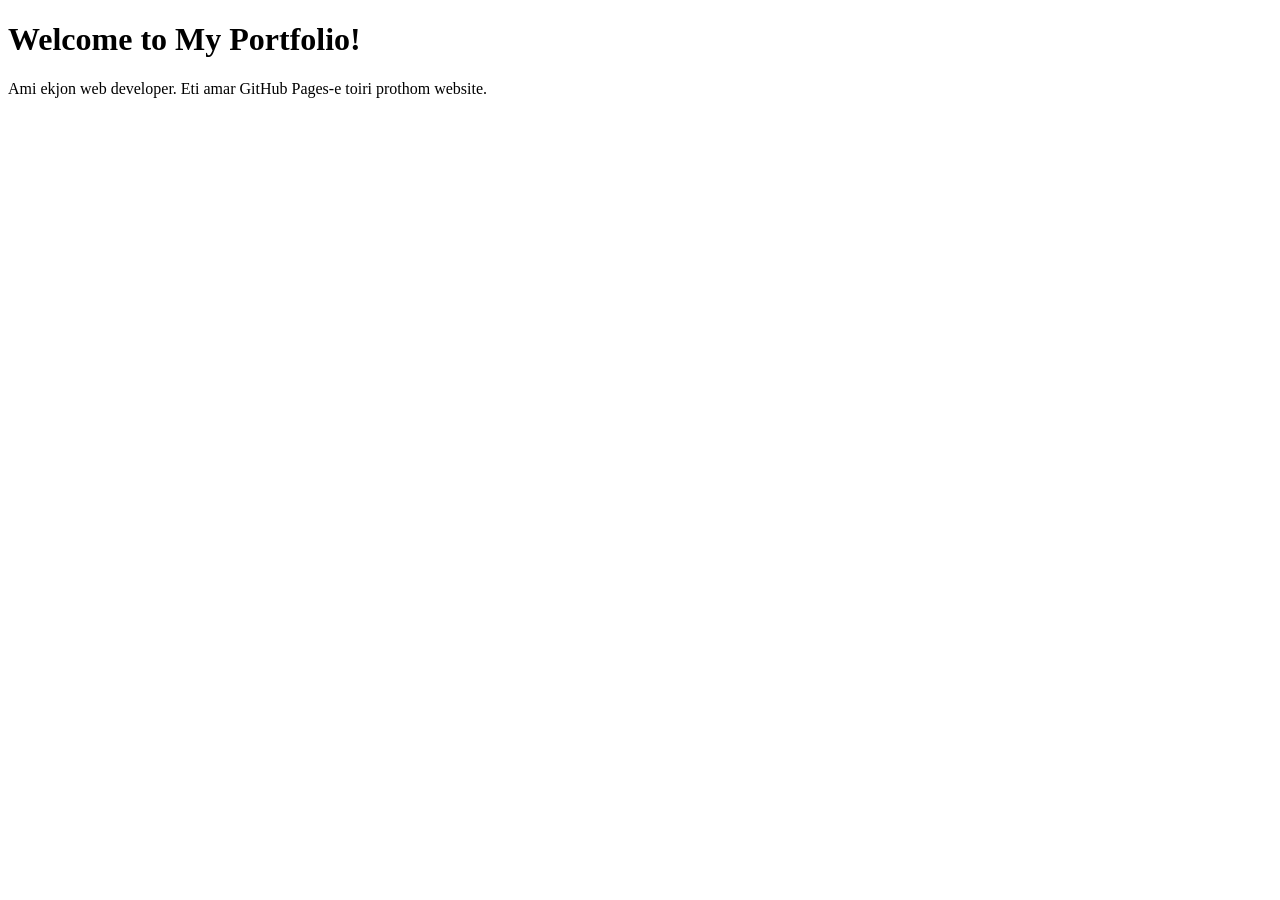
==== index.html @ cd44f81f "Rename Index.html to index.html" ====
<!DOCTYPE html>
<html>
<head>
    <title>My Portfolio</title>
</head>
<body>
    <h1>Welcome to My Portfolio!</h1>
    <p>Ami ekjon web developer. Eti amar GitHub Pages-e toiri prothom website.</p>
</body>
</html>
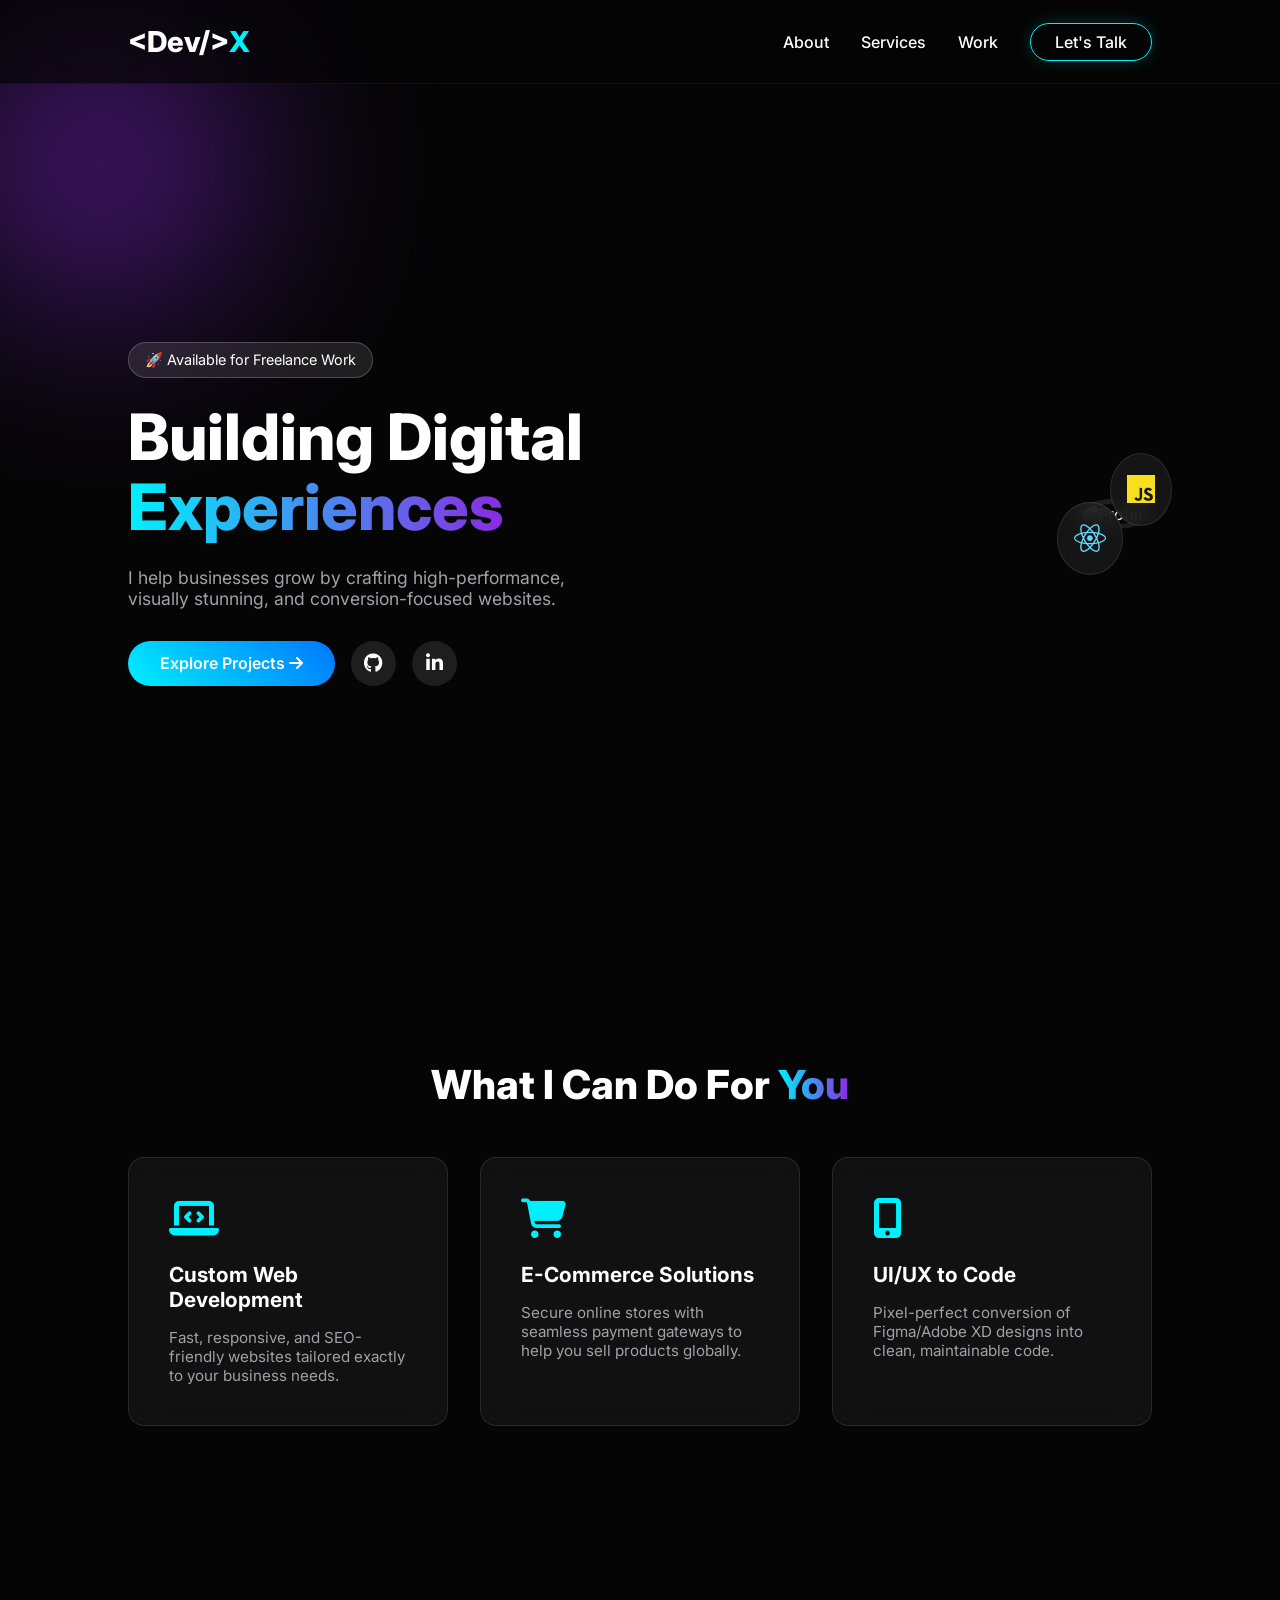
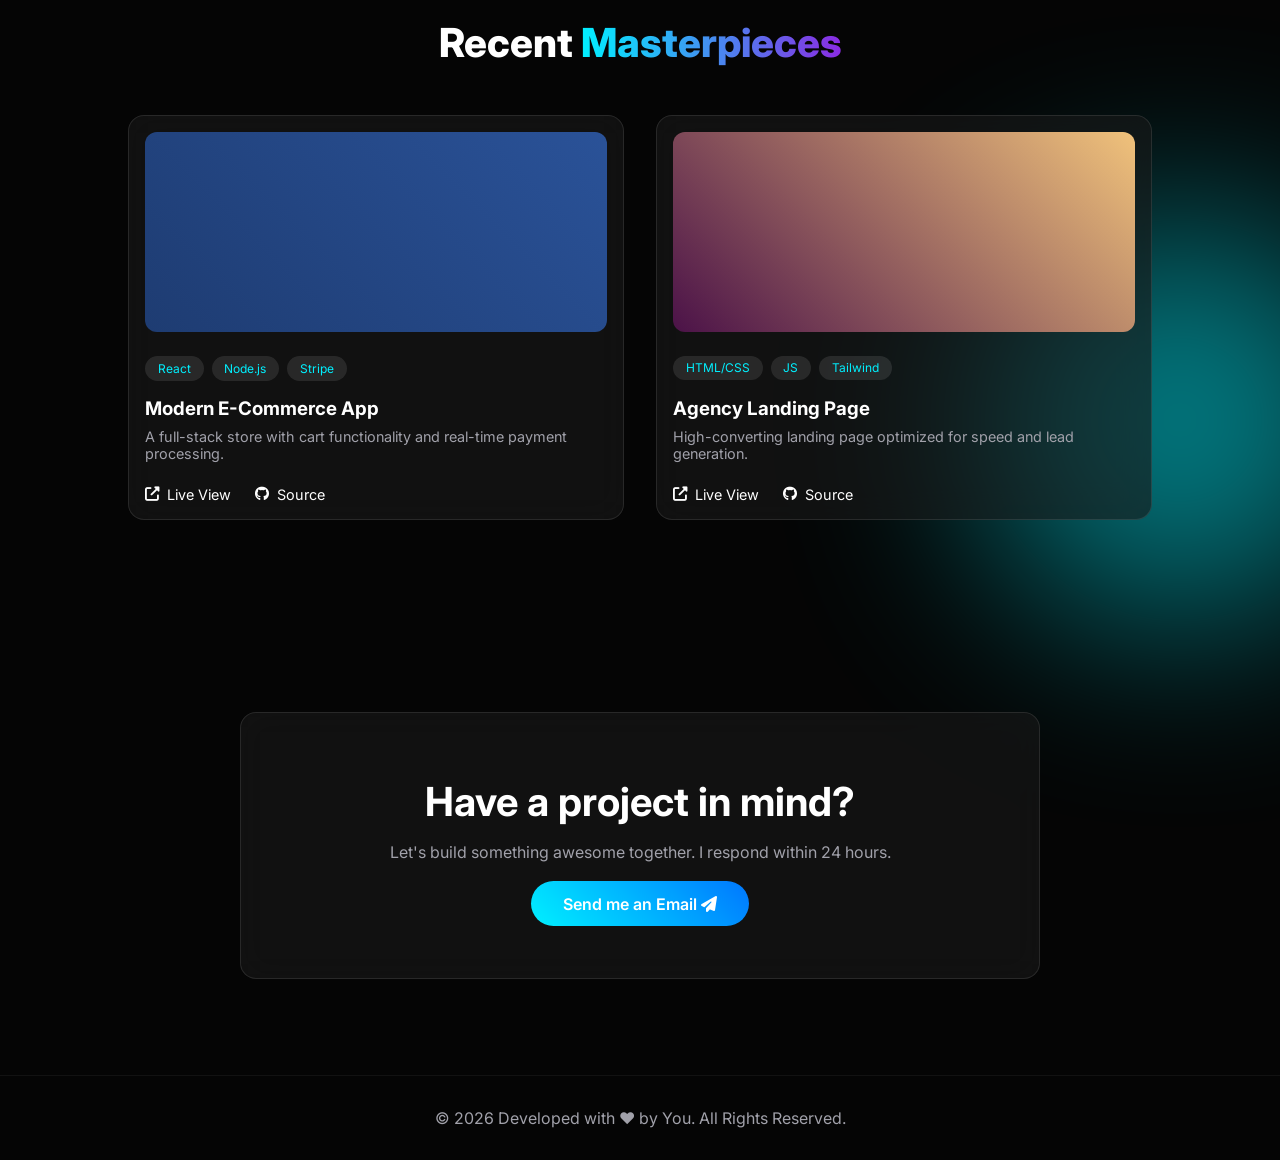
==== commit 9b94b92f: "Readme My Portfolio" ====
--- a/index.html
+++ b/index.html
@@ -1,10 +1,128 @@
-<!DOCTYPE html>
-<html>
-<head>
-    <title>My Portfolio</title>
-</head>
-<body>
-    <h1>Welcome to My Portfolio!</h1>
-    <p>Ami ekjon web developer. Eti amar GitHub Pages-e toiri prothom website.</p>
-</body>
-</html>
+<!DOCTYPE html>
+<html lang="en">
+<head>
+    <meta charset="UTF-8">
+    <meta name="viewport" content="width=device-width, initial-scale=1.0">
+    <title>Raghib Abedin | Web Developer</title>
+    <link rel="stylesheet" href="style.css">
+    <!-- FontAwesome & Google Fonts -->
+    <link rel="stylesheet" href="https://cdnjs.cloudflare.com/ajax/libs/font-awesome/6.4.0/css/all.min.css">
+    <link href="https://fonts.googleapis.com/css2?family=Inter:wght@300;400;600;800&display=swap" rel="stylesheet">
+    <link rel="shortcut icon" href="images/slack.png" type="image/x-icon">
+</head>
+<body>
+
+    <!-- Background Glowing Orbs -->
+    <div class="orb orb-1"></div>
+    <div class="orb orb-2"></div>
+
+    <!-- Glassmorphism Navbar -->
+    <header class="glass-nav">
+        <nav class="navbar">
+            <h1 class="logo">&lt;Dev/&gt;<span>X</span></h1>
+            <ul class="nav-links">
+                <li><a href="#about">About</a></li>
+                <li><a href="#services">Services</a></li>
+                <li><a href="#projects">Work</a></li>
+                <li><a href="#contact" class="btn-glow">Let's Talk</a></li>
+            </ul>
+        </nav>
+    </header>
+
+    <!-- Modern Hero Section -->
+    <section id="about" class="hero">
+        <div class="hero-content">
+            <div class="badge">🚀 Available for Freelance Work</div>
+            <h2 class="title-main">Building Digital <br> <span class="text-gradient">Experiences</span></h2>
+            <p class="subtitle">I help businesses grow by crafting high-performance, visually stunning, and conversion-focused websites.</p>
+            <div class="hero-buttons">
+                <a href="#projects" class="btn-primary">Explore Projects <i class="fas fa-arrow-right"></i></a>
+                <a href="https://github.com/" target="_blank" class="btn-icon"><i class="fab fa-github"></i></a>
+                <a href="https://linkedin.com/" target="_blank" class="btn-icon"><i class="fab fa-linkedin-in"></i></a>
+            </div>
+        </div>
+        <div class="hero-image">
+            <!-- Realistic placeholder for your professional photo -->
+            <div class="profile-card">
+                <img src="images/picture.jpg" alt="Profile">
+                <div class="floating-badge react"><i class="fab fa-react"></i></div>
+                <div class="floating-badge js"><i class="fab fa-js"></i></div>
+            </div>
+        </div>
+    </section>
+
+    <!-- Services Section (Crucial for Clients) -->
+    <section id="services" class="services">
+        <h2 class="section-title">What I Can Do For <span class="text-gradient">You</span></h2>
+        <div class="grid-container">
+            <div class="glass-card service-card">
+                <i class="fas fa-laptop-code"></i>
+                <h3>Custom Web Development</h3>
+                <p>Fast, responsive, and SEO-friendly websites tailored exactly to your business needs.</p>
+            </div>
+            <div class="glass-card service-card">
+                <i class="fas fa-shopping-cart"></i>
+                <h3>E-Commerce Solutions</h3>
+                <p>Secure online stores with seamless payment gateways to help you sell products globally.</p>
+            </div>
+            <div class="glass-card service-card">
+                <i class="fas fa-mobile-alt"></i>
+                <h3>UI/UX to Code</h3>
+                <p>Pixel-perfect conversion of Figma/Adobe XD designs into clean, maintainable code.</p>
+            </div>
+        </div>
+    </section>
+
+    <!-- Advanced Projects Section -->
+    <section id="projects" class="projects">
+        <h2 class="section-title">Recent <span class="text-gradient">Masterpieces</span></h2>
+        <div class="grid-container">
+            <!-- Project 1 -->
+            <div class="glass-card project-card">
+                <div class="project-img bg-gradient-1"></div>
+                <div class="project-content">
+                    <div class="tech-tags">
+                        <span>React</span><span>Node.js</span><span>Stripe</span>
+                    </div>
+                    <h3>Modern E-Commerce App</h3>
+                    <p>A full-stack store with cart functionality and real-time payment processing.</p>
+                    <div class="project-links">
+                        <a href="#"><i class="fas fa-external-link-alt"></i> Live View</a>
+                        <a href="#"><i class="fab fa-github"></i> Source</a>
+                    </div>
+                </div>
+            </div>
+            <!-- Project 2 -->
+            <div class="glass-card project-card">
+                <div class="project-img bg-gradient-2"></div>
+                <div class="project-content">
+                    <div class="tech-tags">
+                        <span>HTML/CSS</span><span>JS</span><span>Tailwind</span>
+                    </div>
+                    <h3>Agency Landing Page</h3>
+                    <p>High-converting landing page optimized for speed and lead generation.</p>
+                    <div class="project-links">
+                        <a href="#"><i class="fas fa-external-link-alt"></i> Live View</a>
+                        <a href="#"><i class="fab fa-github"></i> Source</a>
+                    </div>
+                </div>
+            </div>
+        </div>
+    </section>
+
+    <!-- Call to Action / Contact -->
+    <section id="contact" class="contact">
+        <div class="glass-card contact-box">
+            <h2>Have a project in mind?</h2>
+            <p>Let's build something awesome together. I respond within 24 hours.</p>
+            <a href="mailto:hello@example.com" class="btn-primary pulse">Send me an Email <i class="fas fa-paper-plane"></i></a>
+        </div>
+    </section>
+
+    <!-- Footer -->
+    <footer>
+        <p>&copy; 2026 Developed with ❤️ by You. All Rights Reserved.</p>
+    </footer>
+
+</body>
+</html>
--- a/style.css
+++ b/style.css
@@ -0,0 +1,295 @@
+/* Modern Reset & Variables */
+:root {
+    --bg-dark: #050505;
+    --card-bg: rgba(25, 25, 25, 0.6);
+    --text-main: #ffffff;
+    --text-muted: #a1a1aa;
+    --accent-1: #00f0ff;
+    --accent-2: #8a2be2;
+}
+
+* {
+    margin: 0;
+    padding: 0;
+    box-sizing: border-box;
+    font-family: 'Inter', sans-serif;
+    scroll-behavior: smooth;
+}
+
+body {
+    background-color: var(--bg-dark);
+    color: var(--text-main);
+    overflow-x: hidden;
+    position: relative;
+}
+
+/* Background Glowing Orbs */
+.orb {
+    position: absolute;
+    border-radius: 50%;
+    filter: blur(100px);
+    z-index: -1;
+    opacity: 0.5;
+}
+.orb-1 {
+    width: 300px;
+    height: 300px;
+    background: var(--accent-2);
+    top: -50px;
+    left: -50px;
+}
+.orb-2 {
+    width: 400px;
+    height: 400px;
+    background: var(--accent-1);
+    bottom: 20%;
+    right: -100px;
+}
+
+/* Glassmorphism Classes */
+.glass-nav {
+    position: fixed;
+    top: 0;
+    width: 100%;
+    background: rgba(5, 5, 5, 0.7);
+    backdrop-filter: blur(12px);
+    border-bottom: 1px solid rgba(255, 255, 255, 0.05);
+    z-index: 1000;
+}
+
+.glass-card {
+    background: var(--card-bg);
+    backdrop-filter: blur(16px);
+    border: 1px solid rgba(255, 255, 255, 0.1);
+    border-radius: 16px;
+    transition: transform 0.3s, border 0.3s;
+}
+.glass-card:hover {
+    border: 1px solid var(--accent-1);
+    transform: translateY(-5px);
+}
+
+/* Typography Enhancements */
+.text-gradient {
+    background: linear-gradient(to right, var(--accent-1), var(--accent-2));
+    -webkit-background-clip: text;
+    background-clip: text;
+    -webkit-text-fill-color: transparent;
+}
+.section-title {
+    font-size: 2.5rem;
+    text-align: center;
+    margin-bottom: 3rem;
+    font-weight: 800;
+}
+
+/* Navigation */
+.navbar {
+    display: flex;
+    justify-content: space-between;
+    align-items: center;
+    padding: 1.5rem 10%;
+}
+.logo {
+    font-size: 1.8rem;
+    font-weight: 800;
+}
+.logo span { color: var(--accent-1); }
+.nav-links {
+    display: flex;
+    gap: 2rem;
+    list-style: none;
+    align-items: center;
+}
+.nav-links a {
+    color: var(--text-main);
+    text-decoration: none;
+    font-weight: 500;
+    transition: color 0.3s;
+}
+.nav-links a:hover { color: var(--accent-1); }
+.btn-glow {
+    border: 1px solid var(--accent-1);
+    padding: 0.5rem 1.5rem;
+    border-radius: 50px;
+    box-shadow: 0 0 15px rgba(0, 240, 255, 0.2);
+}
+
+/* Hero Section */
+.hero {
+    min-height: 100vh;
+    display: flex;
+    align-items: center;
+    justify-content: space-between;
+    padding: 0 10%;
+    margin-top: 4rem;
+    gap: 2rem;
+}
+.badge {
+    display: inline-block;
+    background: rgba(255, 255, 255, 0.1);
+    padding: 0.5rem 1rem;
+    border-radius: 50px;
+    font-size: 0.9rem;
+    margin-bottom: 1.5rem;
+    border: 1px solid rgba(255, 255, 255, 0.2);
+}
+.title-main {
+    font-size: 4rem;
+    line-height: 1.1;
+    font-weight: 800;
+    margin-bottom: 1.5rem;
+}
+.subtitle {
+    font-size: 1.1rem;
+    color: var(--text-muted);
+    max-width: 500px;
+    margin-bottom: 2rem;
+}
+.hero-buttons { display: flex; gap: 1rem; align-items: center; }
+.btn-primary {
+    background: linear-gradient(45deg, var(--accent-1), #0077ff);
+    color: #fff;
+    padding: 0.8rem 2rem;
+    border-radius: 50px;
+    text-decoration: none;
+    font-weight: 600;
+    border: none;
+    cursor: pointer;
+    transition: transform 0.2s;
+}
+.btn-primary:hover { transform: scale(1.05); }
+.btn-icon {
+    display: flex;
+    align-items: center;
+    justify-content: center;
+    width: 45px;
+    height: 45px;
+    border-radius: 50%;
+    background: rgba(255, 255, 255, 0.1);
+    color: white;
+    text-decoration: none;
+    font-size: 1.2rem;
+    transition: background 0.3s;
+}
+.btn-icon:hover { background: var(--accent-1); }
+
+/* Hero Profile Animation */
+.profile-card {
+    position: relative;
+    animation: float 6s ease-in-out infinite;
+}
+.profile-card img {
+    width: 350px;
+    height: 350px;
+    border-radius: 50%;
+    object-fit: cover;
+    border: 5px solid rgba(255, 255, 255, 0.1);
+}
+.floating-badge {
+    position: absolute;
+    background: rgba(25, 25, 25, 0.8);
+    backdrop-filter: blur(10px);
+    padding: 1rem;
+    border-radius: 50%;
+    font-size: 2rem;
+    border: 1px solid rgba(255,255,255,0.1);
+}
+.react { top: 10%; left: -20px; color: #61dafb; animation: float 4s ease-in-out infinite reverse; }
+.js { bottom: 10%; right: -20px; color: #f7df1e; animation: float 5s ease-in-out infinite; }
+
+@keyframes float {
+    0% { transform: translateY(0px); }
+    50% { transform: translateY(-20px); }
+    100% { transform: translateY(0px); }
+}
+
+/* Sections Grid Common */
+section { padding: 6rem 10%; }
+.grid-container {
+    display: grid;
+    grid-template-columns: repeat(auto-fit, minmax(300px, 1fr));
+    gap: 2rem;
+}
+
+/* Services */
+.service-card { padding: 2.5rem; text-align: left; }
+.service-card i {
+    font-size: 2.5rem;
+    color: var(--accent-1);
+    margin-bottom: 1.5rem;
+}
+.service-card h3 { margin-bottom: 1rem; font-size: 1.3rem; }
+.service-card p { color: var(--text-muted); font-size: 0.95rem; }
+
+/* Projects */
+.project-card { overflow: hidden; padding: 1rem; }
+.project-img {
+    width: 100%;
+    height: 200px;
+    border-radius: 12px;
+    margin-bottom: 1.5rem;
+}
+.bg-gradient-1 { background: linear-gradient(45deg, #1e3c72, #2a5298); }
+.bg-gradient-2 { background: linear-gradient(45deg, #4b1248, #f0c27b); }
+
+.tech-tags {
+    display: flex;
+    gap: 0.5rem;
+    margin-bottom: 1rem;
+}
+.tech-tags span {
+    background: rgba(255, 255, 255, 0.1);
+    padding: 0.3rem 0.8rem;
+    border-radius: 50px;
+    font-size: 0.75rem;
+    color: var(--accent-1);
+}
+.project-content h3 { margin-bottom: 0.5rem; }
+.project-content p { color: var(--text-muted); font-size: 0.9rem; margin-bottom: 1.5rem; }
+.project-links { display: flex; gap: 1.5rem; }
+.project-links a {
+    color: white;
+    text-decoration: none;
+    font-size: 0.9rem;
+    display: flex;
+    align-items: center;
+    gap: 0.5rem;
+    transition: color 0.3s;
+}
+.project-links a:hover { color: var(--accent-1); }
+
+/* Contact Section */
+.contact-box {
+    text-align: center;
+    padding: 4rem 2rem;
+    max-width: 800px;
+    margin: 0 auto;
+}
+.contact-box h2 { font-size: 2.5rem; margin-bottom: 1rem; }
+.contact-box p { color: var(--text-muted); margin-bottom: 2rem; }
+
+/* Pulse Animation for CTA */
+.pulse {
+    animation: pulse 2s infinite;
+}
+@keyframes pulse {
+    0% { box-shadow: 0 0 0 0 rgba(0, 240, 255, 0.4); }
+    70% { box-shadow: 0 0 0 20px rgba(0, 240, 255, 0); }
+    100% { box-shadow: 0 0 0 0 rgba(0, 240, 255, 0); }
+}
+
+footer {
+    text-align: center;
+    padding: 2rem;
+    color: var(--text-muted);
+    border-top: 1px solid rgba(255,255,255,0.05);
+}
+
+/* Responsive Styles */
+@media (max-width: 900px) {
+    .hero { flex-direction: column; text-align: center; margin-top: 6rem; }
+    .hero-buttons { justify-content: center; }
+    .title-main { font-size: 3rem; }
+    .nav-links { display: none; }
+}
